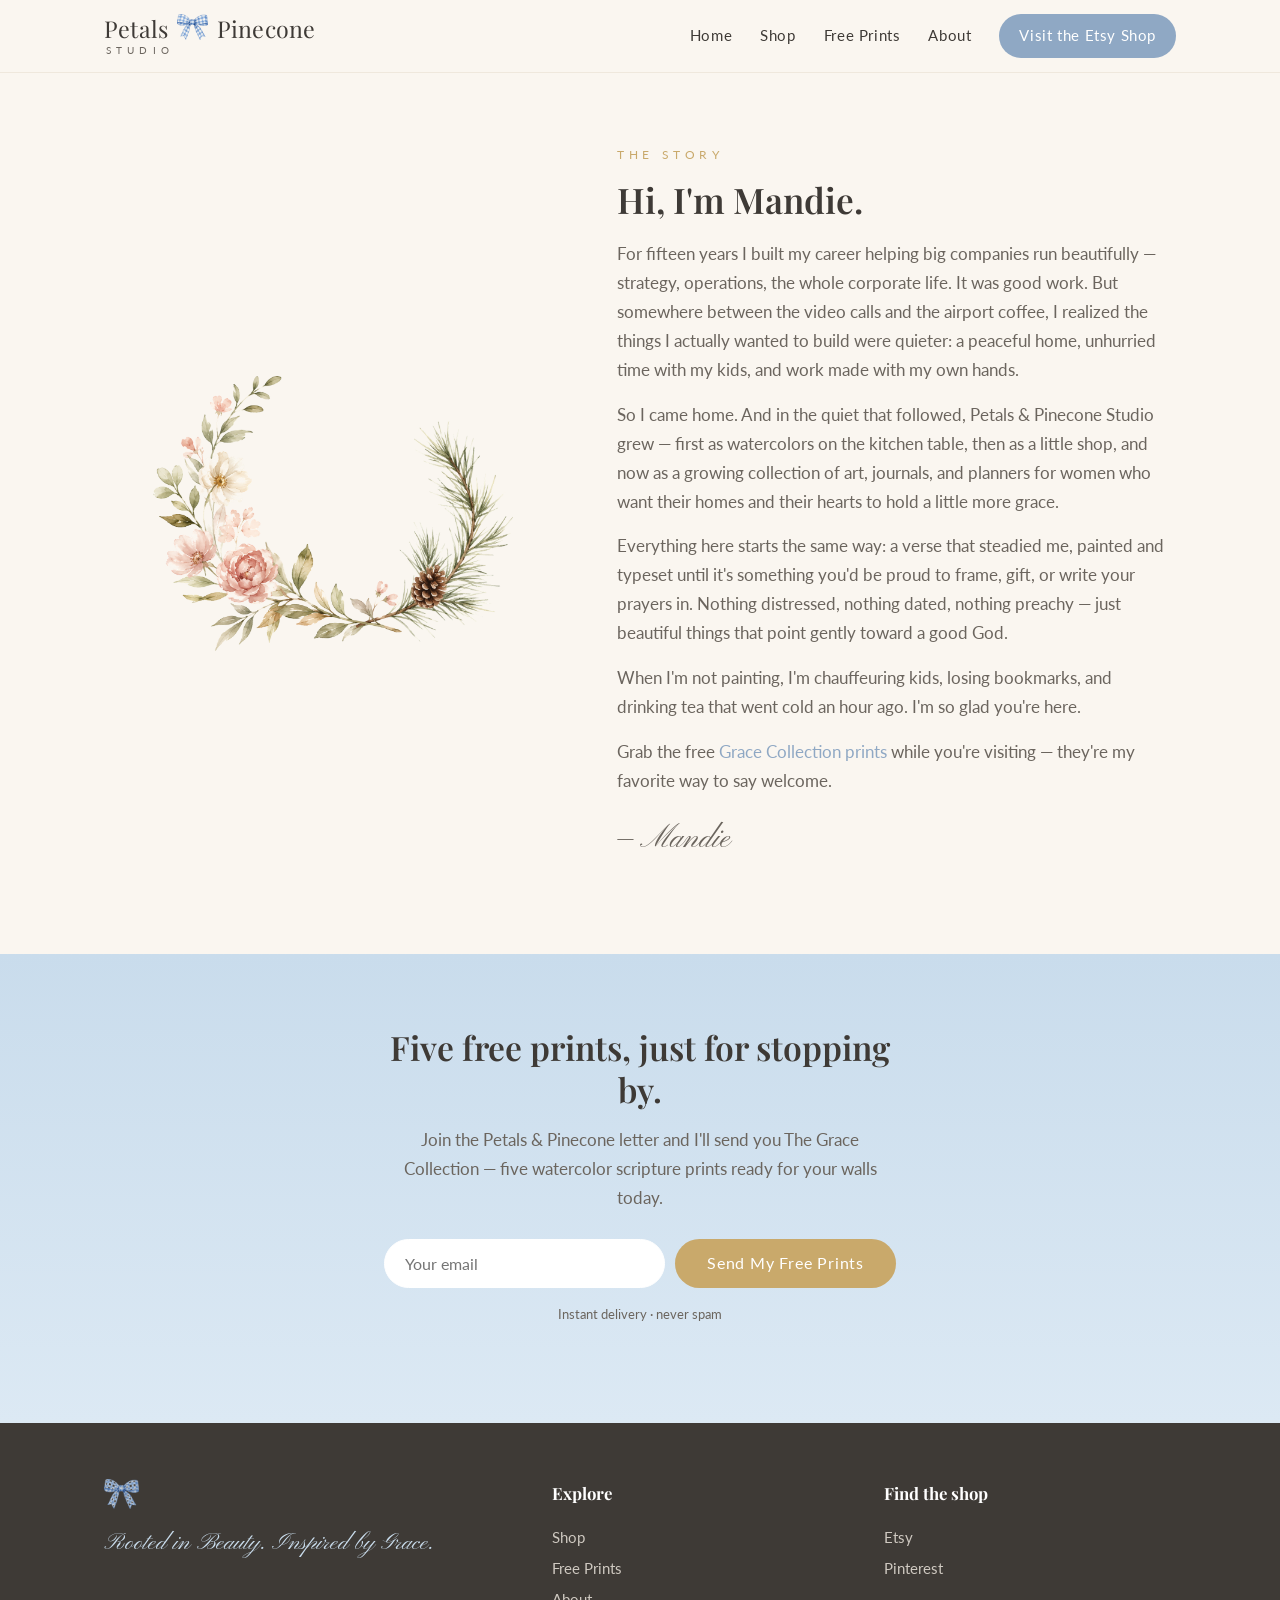
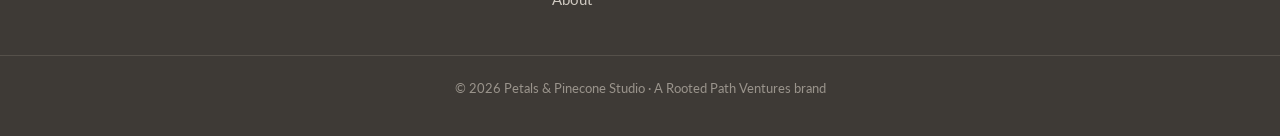
==== about.html @ 2fb5f5f3 "Petals & Pinecone Studio website v1" ====
<!DOCTYPE html>
<html lang="en">
<head>
<meta charset="UTF-8">
<meta name="viewport" content="width=device-width, initial-scale=1">
<title>About Mandie | Petals &amp; Pinecone Studio</title>
<meta name="description" content="From corporate strategy to kitchen-table watercolors: the story behind Petals &amp; Pinecone's faith-filled art, journals, and planners.">
<link rel="canonical" href="https://petalsandpineconestudio.com/about.html">
<link rel="icon" type="image/png" sizes="32x32" href="assets/img/favicon-32.png">
<link rel="apple-touch-icon" href="assets/img/apple-touch-icon.png">
<link rel="preconnect" href="https://fonts.googleapis.com">
<link rel="preconnect" href="https://fonts.gstatic.com" crossorigin>
<link href="https://fonts.googleapis.com/css2?family=Playfair+Display:wght@500;600;700&family=Lato:wght@300;400;700&family=Pinyon+Script&display=swap" rel="stylesheet">
<link rel="stylesheet" href="styles.css">
</head>
<body>

<header>
  <div class="nav">
    <a class="wordmark" href="index.html" aria-label="Petals and Pinecone Studio home">
      <span class="wm-line">Petals <img class="wm-bow" src="assets/img/bow.png" alt=""> Pinecone</span>
      <span class="wm-studio">Studio</span>
    </a>
    <button id="menu-btn" aria-label="Menu">☰</button>
    <nav class="links" id="nav-links">
      <a href="index.html">Home</a>
      <a href="shop.html">Shop</a>
      <a href="free-prints.html">Free Prints</a>
      <a href="about.html">About</a>
      <a class="nav-cta" href="https://www.etsy.com/shop/PetalsandPinecone" target="_blank" rel="noopener">Visit the Etsy Shop</a>
    </nav>
  </div>
</header>

<section>
  <div class="wrap about-grid">
    <div class="wreath-side">
      <img src="assets/img/wreath.png" alt="Watercolor wreath of petals and pine — the Petals &amp; Pinecone emblem">
    </div>
    <div>
      <span class="eyebrow">The Story</span>
      <h2>Hi, I'm Mandie.</h2>
      <p>For fifteen years I built my career helping big companies run beautifully — strategy, operations, the whole corporate life. It was good work. But somewhere between the video calls and the airport coffee, I realized the things I actually wanted to build were quieter: a peaceful home, unhurried time with my kids, and work made with my own hands.</p>
      <p>So I came home. And in the quiet that followed, Petals &amp; Pinecone Studio grew — first as watercolors on the kitchen table, then as a little shop, and now as a growing collection of art, journals, and planners for women who want their homes and their hearts to hold a little more grace.</p>
      <p>Everything here starts the same way: a verse that steadied me, painted and typeset until it's something you'd be proud to frame, gift, or write your prayers in. Nothing distressed, nothing dated, nothing preachy — just beautiful things that point gently toward a good God.</p>
      <p>When I'm not painting, I'm chauffeuring kids, losing bookmarks, and drinking tea that went cold an hour ago. I'm so glad you're here.</p>
      <p>Grab the free <a href="free-prints.html">Grace Collection prints</a> while you're visiting — they're my favorite way to say welcome.</p>
      <p class="signature">— Mandie</p>
    </div>
  </div>
</section>

<section class="email-band">
  <div class="wrap inner">
    <h2>Five free prints, just for stopping by.</h2>
    <p>Join the Petals &amp; Pinecone letter and I'll send you The Grace Collection — five watercolor scripture prints ready for your walls today.</p>
    <form class="email-form" action="https://formsubmit.co/petalsandpineconestudio@outlook.com" method="POST">
      <input type="hidden" name="_subject" value="New Grace Collection signup (petalsandpineconestudio.com)">
      <input type="hidden" name="_next" value="https://petalsandpineconestudio.com/thank-you.html">
      <input type="hidden" name="_captcha" value="false">
      <input type="text" name="_honey" style="display:none">
      <input type="email" name="email" placeholder="Your email" required aria-label="Your email">
      <button class="btn btn-gold" type="submit">Send My Free Prints</button>
    </form>
    <p class="fine">Instant delivery · never spam</p>
  </div>
</section>

<footer>
  <div class="wrap foot-grid">
    <div>
      <img class="foot-bow" src="assets/img/bow.png" alt="">
      <p class="foot-tag">Rooted in Beauty. Inspired by Grace.</p>
    </div>
    <div>
      <h4>Explore</h4>
      <a href="shop.html">Shop</a>
      <a href="free-prints.html">Free Prints</a>
      <a href="about.html">About</a>
    </div>
    <div>
      <h4>Find the shop</h4>
      <a href="https://www.etsy.com/shop/PetalsandPinecone" target="_blank" rel="noopener">Etsy</a>
      <a href="https://pinterest.com/petalsandpineconestudio" target="_blank" rel="noopener">Pinterest</a>
    </div>
  </div>
  <div class="copyright">© 2026 Petals &amp; Pinecone Studio · A Rooted Path Ventures brand</div>
</footer>

<script src="main.js"></script>
</body>
</html>
---- styles.css ----
/* Petals & Pinecone Studio — brand system per PPS_Brand_System_Evaluation_and_Rebuild.md */
:root{
  --dusty-blue:#8FA8C4;
  --powder-blue:#C9DCEC;
  --blush-rose:#E8B4BE;
  --petal-blush:#F4D8DD;
  --warm-cream:#FAF6F0;
  --soft-sage:#A8B5A0;
  --antique-gold:#C9A96B;
  --ink:#3E3A36;
  --ink-soft:#6B655E;
  --serif:'Playfair Display',Georgia,serif;
  --script:'Pinyon Script',cursive;
  --sans:'Lato',-apple-system,'Helvetica Neue',Arial,sans-serif;
}
*{margin:0;padding:0;box-sizing:border-box}
html{scroll-behavior:smooth}
body{font-family:var(--sans);color:var(--ink);background:var(--warm-cream);line-height:1.7;font-size:17px}
img{max-width:100%;display:block}
a{color:var(--dusty-blue);text-decoration:none}
a:hover{color:var(--ink)}
h1,h2,h3{font-family:var(--serif);font-weight:600;line-height:1.25;color:var(--ink)}
.script-accent{font-family:var(--script);font-size:1.9em;color:var(--antique-gold);font-weight:400;display:block;line-height:1.1}
.wrap{max-width:1120px;margin:0 auto;padding:0 24px}

/* header */
header{background:var(--warm-cream);border-bottom:1px solid #efe8dd;position:sticky;top:0;z-index:50}
.nav{display:flex;align-items:center;justify-content:space-between;padding:14px 24px;max-width:1120px;margin:0 auto}
.wordmark{display:flex;flex-direction:column;align-items:flex-start;line-height:1}
.wordmark .wm-line{display:flex;align-items:center;gap:9px;font-family:var(--serif);font-size:1.45rem;color:var(--ink);letter-spacing:.01em}
.wordmark .wm-bow{height:26px;width:auto;transform:translateY(-1px)}
.wordmark .wm-studio{font-family:var(--sans);font-size:.62rem;letter-spacing:.52em;color:var(--ink-soft);margin-top:5px;text-transform:uppercase;padding-left:2px}
nav.links{display:flex;gap:28px;align-items:center}
nav.links a{color:var(--ink);font-size:.95rem;letter-spacing:.04em}
nav.links a:hover{color:var(--dusty-blue)}
nav.links a.nav-cta{background:var(--dusty-blue);color:#fff;padding:9px 20px;border-radius:100px;transition:background .25s}
nav.links a.nav-cta:hover{background:#7691af}
#menu-btn{display:none;background:none;border:none;font-size:1.6rem;color:var(--ink);cursor:pointer}

/* hero */
.hero{padding:72px 0 56px}
.hero-grid{display:grid;grid-template-columns:1.05fr .95fr;gap:56px;align-items:center}
.hero h1{font-size:clamp(2.1rem,4.4vw,3.3rem)}
.hero p.sub{margin:22px 0 30px;color:var(--ink-soft);font-size:1.08rem;max-width:34em}
.hero-art{position:relative}
.hero-art img.main{border-radius:6px;box-shadow:0 24px 60px rgba(62,58,54,.14)}
.hero-art img.wreath-deco{position:absolute;width:230px;right:-60px;top:-70px;opacity:.9;pointer-events:none}
.btn{display:inline-block;font-family:var(--sans);letter-spacing:.05em;border-radius:100px;padding:14px 32px;font-size:.98rem;transition:all .25s;cursor:pointer;border:none}
.btn-primary{background:var(--dusty-blue);color:#fff}
.btn-primary:hover{background:#7691af;color:#fff;transform:translateY(-1px)}
.btn-outline{border:1.5px solid var(--dusty-blue);color:var(--dusty-blue);background:transparent;margin-left:12px}
.btn-outline:hover{background:var(--powder-blue);color:var(--ink)}
.btn-gold{background:var(--antique-gold);color:#fff}
.btn-gold:hover{background:#b8975a;color:#fff}

/* gingham divider */
.gingham{height:10px;background:
  repeating-linear-gradient(90deg,rgba(143,168,196,.55) 0 14px,rgba(201,220,236,.5) 14px 28px),
  repeating-linear-gradient(0deg,rgba(143,168,196,.35) 0 5px,transparent 5px 10px);
  opacity:.6}

/* sections */
section{padding:72px 0}
.section-head{text-align:center;max-width:620px;margin:0 auto 48px}
.section-head h2{font-size:clamp(1.7rem,3vw,2.3rem)}
.section-head p{color:var(--ink-soft);margin-top:14px}
.eyebrow{font-size:.72rem;letter-spacing:.4em;text-transform:uppercase;color:var(--antique-gold);display:block;margin-bottom:14px}

/* collections trio */
.trio{display:grid;grid-template-columns:repeat(3,1fr);gap:32px}
.card{background:#fff;border-radius:8px;overflow:hidden;box-shadow:0 10px 30px rgba(62,58,54,.07);transition:transform .3s,box-shadow .3s;display:flex;flex-direction:column}
.card:hover{transform:translateY(-5px);box-shadow:0 18px 44px rgba(62,58,54,.12)}
.card img{aspect-ratio:4/3;object-fit:cover}
.card .pad{padding:26px 26px 30px;display:flex;flex-direction:column;flex:1}
.card h3{font-size:1.25rem;margin-bottom:10px}
.card p{color:var(--ink-soft);font-size:.95rem;flex:1}
.card .go{margin-top:18px;font-size:.9rem;letter-spacing:.06em;color:var(--dusty-blue)}
.card .go:hover{color:var(--ink)}

/* listing gallery */
.listing-grid{display:grid;grid-template-columns:repeat(4,1fr);gap:24px}
.listing{background:#fff;border-radius:8px;overflow:hidden;box-shadow:0 8px 24px rgba(62,58,54,.07);transition:transform .3s}
.listing:hover{transform:translateY(-4px)}
.listing img{aspect-ratio:1/1;object-fit:cover}
.listing .pad{padding:18px 18px 22px}
.listing h3{font-size:1rem;line-height:1.4}
.listing .price-row{margin-top:10px;font-size:.85rem;color:var(--ink-soft)}
.listing a.buy{display:inline-block;margin-top:12px;font-size:.85rem;letter-spacing:.05em;color:var(--dusty-blue)}

/* about teaser + page */
.about-band{background:#fff}
.about-grid{display:grid;grid-template-columns:.9fr 1.1fr;gap:56px;align-items:center}
.about-grid .wreath-side{max-width:360px;margin:0 auto}
.about-grid h2{font-size:clamp(1.7rem,3vw,2.2rem);margin-bottom:18px}
.about-grid p{color:var(--ink-soft);margin-bottom:16px}
.signature{font-family:var(--script);font-size:2rem;color:var(--dusty-blue);margin-top:8px}

/* email band */
.email-band{background:linear-gradient(180deg,var(--powder-blue) 0%,#dcE9F4 100%);text-align:center}
.email-band .inner{max-width:560px;margin:0 auto}
.email-band h2{font-size:clamp(1.6rem,2.8vw,2.1rem)}
.email-band p{color:var(--ink-soft);margin:16px 0 26px}
.email-form{display:flex;gap:10px;justify-content:center;flex-wrap:wrap}
.email-form input[type=email]{flex:1;min-width:240px;padding:14px 20px;border-radius:100px;border:1.5px solid #fff;background:#fff;font-family:var(--sans);font-size:1rem;color:var(--ink);outline:none}
.email-form input[type=email]:focus{border-color:var(--dusty-blue)}
.fine{font-size:.8rem;color:var(--ink-soft);margin-top:14px}

/* shop page */
.market{display:grid;grid-template-columns:1fr 1fr;gap:32px;margin-top:8px}
.market .card .pad{align-items:flex-start}
.badge{display:inline-block;background:var(--petal-blush);color:var(--ink);font-size:.72rem;letter-spacing:.2em;text-transform:uppercase;padding:5px 14px;border-radius:100px;margin-bottom:14px}
.badge.blue{background:var(--powder-blue)}
ul.plain{list-style:none;color:var(--ink-soft);font-size:.95rem}
ul.plain li{padding:5px 0 5px 26px;position:relative}
ul.plain li:before{content:"";position:absolute;left:0;top:12px;width:12px;height:12px;background:url('assets/img/bow.png') center/contain no-repeat}

/* free prints page */
.free-hero{display:grid;grid-template-columns:1.05fr .95fr;gap:56px;align-items:center}
.free-hero .form-card{background:#fff;border-radius:10px;padding:40px;box-shadow:0 16px 44px rgba(62,58,54,.1)}
.free-hero .form-card h2{font-size:1.5rem;margin-bottom:8px}
.free-hero .form-card p{color:var(--ink-soft);font-size:.95rem;margin-bottom:20px}
.free-hero form input[type=email]{width:100%;padding:14px 20px;border-radius:100px;border:1.5px solid #e4dccf;font-size:1rem;font-family:var(--sans);margin-bottom:14px;outline:none}
.free-hero form input[type=email]:focus{border-color:var(--dusty-blue)}
.free-hero form .btn{width:100%}
.print-strip{display:grid;grid-template-columns:repeat(5,1fr);gap:14px;margin-top:48px}
.print-strip img{border-radius:6px;box-shadow:0 8px 20px rgba(62,58,54,.09)}

/* footer */
footer{background:var(--ink);color:#cfc9c1;padding:56px 0 36px;font-size:.92rem}
.foot-grid{display:grid;grid-template-columns:1.4fr 1fr 1fr;gap:40px;align-items:start}
footer h4{font-family:var(--serif);color:#fff;font-size:1.05rem;margin-bottom:14px}
footer a{color:#cfc9c1;display:block;padding:3px 0}
footer a:hover{color:#fff}
.foot-bow{height:30px;width:auto;margin-bottom:14px;opacity:.9}
.foot-tag{font-family:var(--script);font-size:1.5rem;color:var(--powder-blue)}
.copyright{border-top:1px solid #55504a;margin-top:40px;padding-top:22px;text-align:center;font-size:.8rem;color:#9a948c}

/* thank you */
.thanks{min-height:55vh;display:flex;align-items:center;text-align:center}
.thanks .inner{max-width:560px;margin:0 auto}

@media(max-width:900px){
  .hero-grid,.about-grid,.free-hero{grid-template-columns:1fr;gap:36px}
  .hero-art img.wreath-deco{display:none}
  .trio,.market{grid-template-columns:1fr}
  .listing-grid{grid-template-columns:repeat(2,1fr)}
  .print-strip{grid-template-columns:repeat(3,1fr)}
  .foot-grid{grid-template-columns:1fr}
  nav.links{display:none;position:absolute;top:100%;left:0;right:0;background:var(--warm-cream);flex-direction:column;padding:20px;border-bottom:1px solid #efe8dd;gap:16px}
  nav.links.open{display:flex}
  #menu-btn{display:block}
}
@media(prefers-reduced-motion:reduce){
  *{transition:none!important;animation:none!important}
  html{scroll-behavior:auto}
}
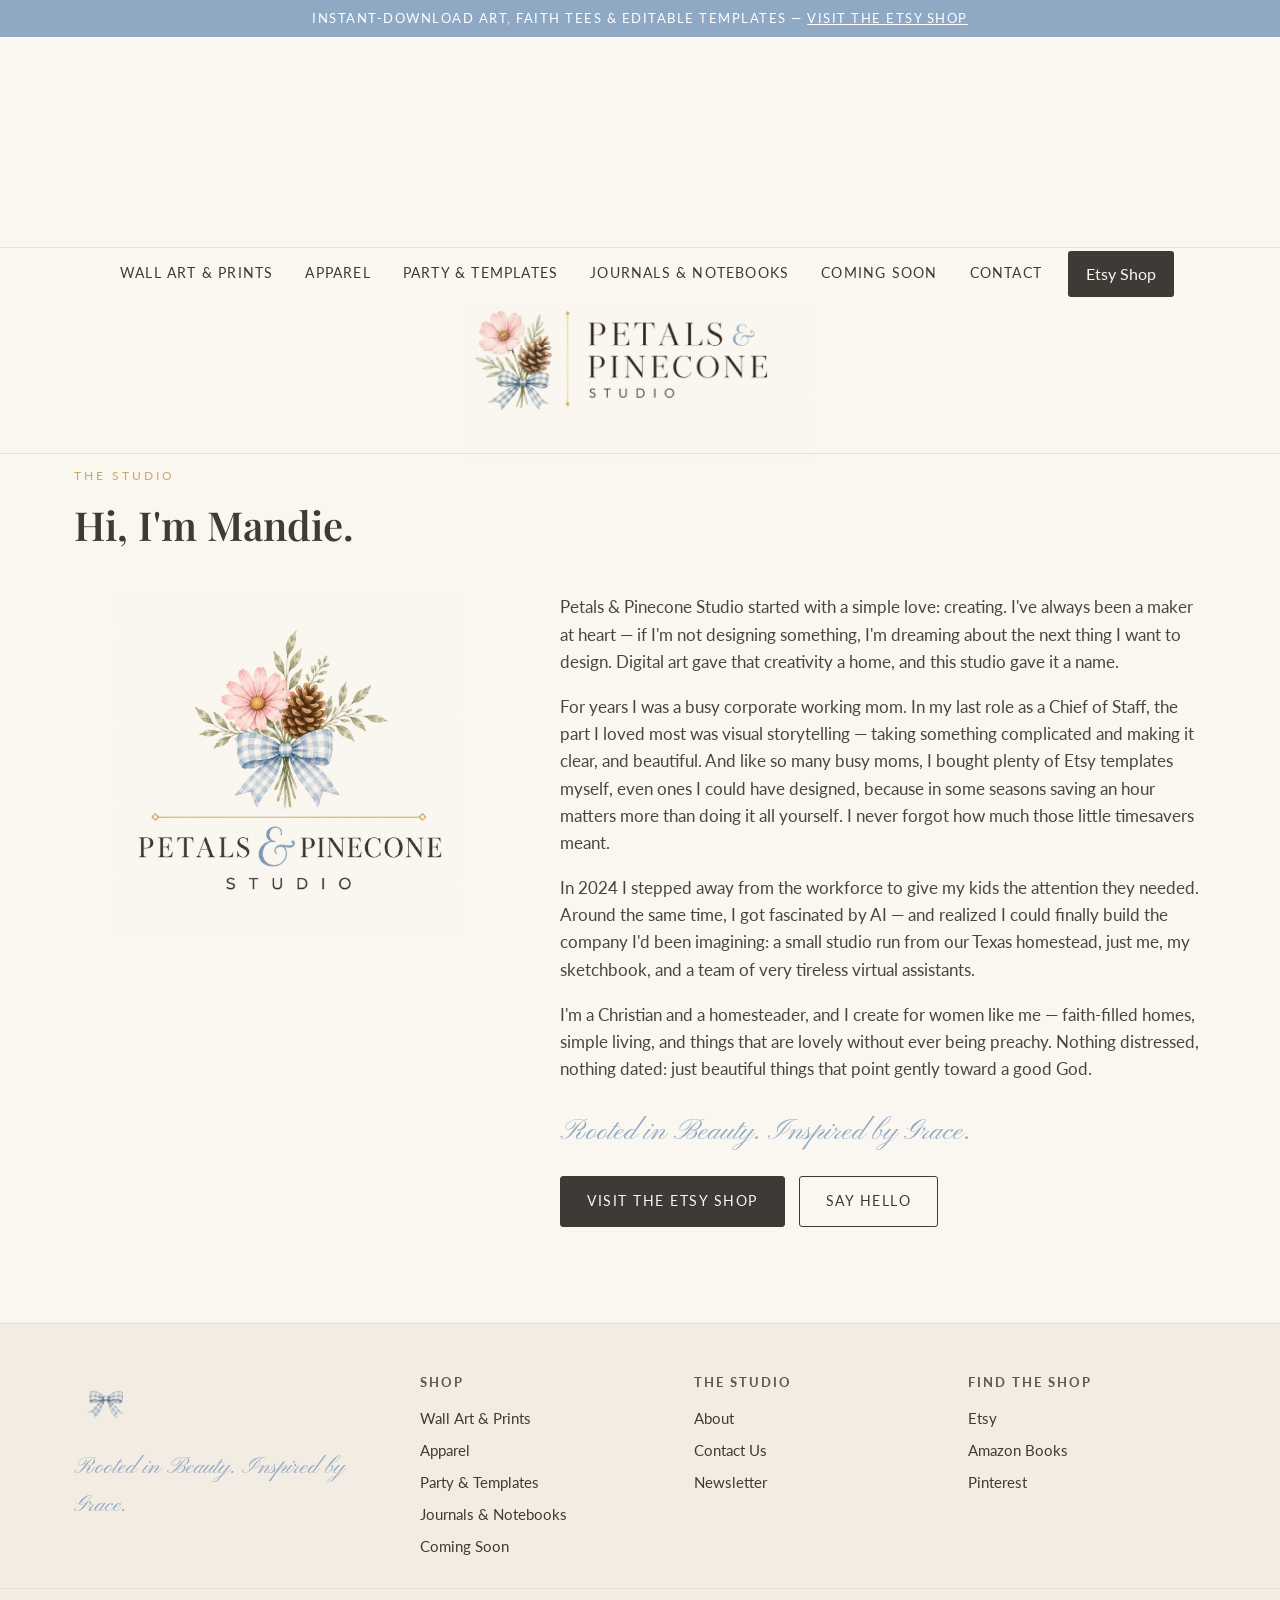
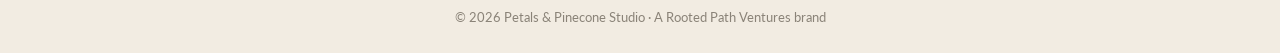
==== commit 2f85d0e2: "Add Lemonade notebooks to journals + nav (July build)" ====
--- a/about.html
+++ b/about.html
@@ -1,92 +1,143 @@
 <!DOCTYPE html>
 <html lang="en">
 <head>
-<meta charset="UTF-8">
+<meta charset="utf-8">
 <meta name="viewport" content="width=device-width, initial-scale=1">
-<title>About Mandie | Petals &amp; Pinecone Studio</title>
-<meta name="description" content="From corporate strategy to kitchen-table watercolors: the story behind Petals &amp; Pinecone's faith-filled art, journals, and planners.">
-<link rel="canonical" href="https://petalsandpineconestudio.com/about.html">
+<title>About | Petals & Pinecone Studio</title>
+<meta name="description" content="The story behind Petals & Pinecone Studio — a creative mom, a Texas homestead, and a studio built a new way.">
 <link rel="icon" type="image/png" sizes="32x32" href="assets/img/favicon-32.png">
-<link rel="apple-touch-icon" href="assets/img/apple-touch-icon.png">
+<link rel="icon" type="image/png" sizes="16x16" href="assets/img/favicon-16.png">
+<link rel="apple-touch-icon" sizes="180x180" href="assets/img/apple-touch-icon.png">
+<link rel="icon" href="assets/img/favicon.ico" sizes="any">
+<meta name="theme-color" content="#FAF6F0">
 <link rel="preconnect" href="https://fonts.googleapis.com">
 <link rel="preconnect" href="https://fonts.gstatic.com" crossorigin>
-<link href="https://fonts.googleapis.com/css2?family=Playfair+Display:wght@500;600;700&family=Lato:wght@300;400;700&family=Pinyon+Script&display=swap" rel="stylesheet">
-<link rel="stylesheet" href="styles.css">
+<link href="https://fonts.googleapis.com/css2?family=Playfair+Display:wght@500;600;700&family=Lato:wght@400;700&family=Pinyon+Script&display=swap" rel="stylesheet">
+<link rel="stylesheet" href="assets/css/style.css">
 </head>
 <body>
-
+<div class="announce">Instant-download art, faith tees &amp; editable templates — <a href="https://www.etsy.com/shop/PetalsandPinecone" target="_blank" rel="noopener">visit the Etsy shop</a></div>
 <header>
-  <div class="nav">
-    <a class="wordmark" href="index.html" aria-label="Petals and Pinecone Studio home">
-      <span class="wm-line">Petals <img class="wm-bow" src="assets/img/bow.png" alt=""> Pinecone</span>
-      <span class="wm-studio">Studio</span>
-    </a>
-    <button id="menu-btn" aria-label="Menu">☰</button>
-    <nav class="links" id="nav-links">
-      <a href="index.html">Home</a>
-      <a href="shop.html">Shop</a>
-      <a href="free-prints.html">Free Prints</a>
-      <a href="about.html">About</a>
-      <a class="nav-cta" href="https://www.etsy.com/shop/PetalsandPinecone" target="_blank" rel="noopener">Visit the Etsy Shop</a>
+  <a class="banner-strip" href="index.html" aria-label="Petals &amp; Pinecone Studio — home"></a>
+  <div class="nav-row">
+    <button class="nav-toggle" aria-label="Menu" onclick="document.querySelector('.main-nav').classList.toggle('show')">☰ Menu</button>
+    <nav class="main-nav">
+      <div class="nav-item"><a href="wall-art.html">Wall Art &amp; Prints</a>
+        <div class="dropdown">
+          <a href="wall-art.html">All Wall Art</a>
+          <a href="wall-art.html#gathered">Gathered in Grace</a>
+          <a href="wall-art.html#kitchen">Kitchen &amp; Coffee Bar</a>
+          <a href="wall-art.html#garden">Garden</a>
+          <a class="soon" href="coming-soon.html#prints">Seasonal &amp; Coquette</a>
+        </div>
+      </div>
+      <div class="nav-item"><a href="apparel.html">Apparel</a>
+        <div class="dropdown">
+          <a href="apparel.html">All Apparel</a>
+          <a href="apparel.html#teacher">Teacher Tees</a>
+          <a href="apparel.html#lemonade">Lemonade Capsule</a>
+          <a href="apparel.html#faith">Faith Tees</a>
+          <a href="apparel.html#fun">Just-for-Fun Tees</a>
+        </div>
+      </div>
+      <div class="nav-item"><a href="templates.html">Party &amp; Templates</a>
+        <div class="dropdown">
+          <a href="templates.html">All Templates</a>
+          <a href="https://www.etsy.com/listing/4502547879/editable-lemonade-stand-flyer-watercolor" target="_blank" rel="noopener">Lemonade Stand Flyer</a>
+          <a href="https://www.etsy.com/listing/4503148971/wild-one-birthday-invitation-girl-first" target="_blank" rel="noopener">Wild One Invitation</a>
+        </div>
+      </div>
+      <div class="nav-item"><a href="journals.html">Journals &amp; Notebooks</a>
+        <div class="dropdown">
+          <a href="journals.html">All Journals</a>
+          <a href="journals.html#lemonade">Lemonade Notebooks</a>
+          <a href="journals.html#her">For Her</a>
+          <a href="journals.html#kids">For Kids</a>
+          <a class="soon" href="coming-soon.html#journals">Prayer Journal</a>
+        </div>
+      </div>
+      <div class="nav-item"><a href="coming-soon.html">Coming Soon</a></div>
+      <div class="nav-item"><a href="contact.html">Contact</a>
+        <div class="dropdown">
+          <a href="contact.html">Contact Us</a>
+          <a href="about.html">About the Studio</a>
+          <a href="contact.html#newsletter">Newsletter</a>
+        </div>
+      </div>
+      <a class="etsy-btn" href="https://www.etsy.com/shop/PetalsandPinecone" target="_blank" rel="noopener">Etsy Shop</a>
     </nav>
   </div>
+  <div class="brand-block">
+    <a class="site-logo" href="index.html" aria-label="Petals &amp; Pinecone Studio — home">
+      <img src="assets/img/logo-horizontal.png" alt="Petals &amp; Pinecone Studio">
+    </a>
+  </div>
 </header>
-
-<section>
-  <div class="wrap about-grid">
-    <div class="wreath-side">
-      <img src="assets/img/wreath.png" alt="Watercolor wreath of petals and pine — the Petals &amp; Pinecone emblem">
+<main>
+<div class="container">
+  <div class="page-hero"><div class="kicker">The Studio</div><h1>Hi, I'm Mandie.</h1></div>
+  <section style="padding-top:20px">
+    <div class="about-grid">
+      <div class="logo-side"><img src="assets/img/logo-stacked.png" alt="Petals &amp; Pinecone Studio logo"></div>
+      <div class="about-copy">
+        <p>Petals &amp; Pinecone Studio started with a simple love: creating. I've always been a maker at heart — if I'm not designing something, I'm dreaming about the next thing I want to design. Digital art gave that creativity a home, and this studio gave it a name.</p>
+        <p>For years I was a busy corporate working mom. In my last role as a Chief of Staff, the part I loved most was visual storytelling — taking something complicated and making it clear, and beautiful. And like so many busy moms, I bought plenty of Etsy templates myself, even ones I could have designed, because in some seasons saving an hour matters more than doing it all yourself. I never forgot how much those little timesavers meant.</p>
+        <p>In 2024 I stepped away from the workforce to give my kids the attention they needed. Around the same time, I got fascinated by AI — and realized I could finally build the company I'd been imagining: a small studio run from our Texas homestead, just me, my sketchbook, and a team of very tireless virtual assistants.</p>
+        <p>I'm a Christian and a homesteader, and I create for women like me — faith-filled homes, simple living, and things that are lovely without ever being preachy. Nothing distressed, nothing dated: just beautiful things that point gently toward a good God.</p>
+        <span class="script">Rooted in Beauty. Inspired by Grace.</span>
+        <div class="btn-row" style="margin-top:20px">
+          <a class="btn solid" href="https://www.etsy.com/shop/PetalsandPinecone" target="_blank" rel="noopener">Visit the Etsy Shop</a>
+          <a class="btn ghost" href="contact.html">Say Hello</a>
+        </div>
+      </div>
+    </div>
+  </section>
+</div></main>
+<footer>
+  <div class="footer-inner">
+    <div class="footer-brand">
+      <img class="bow" src="assets/img/bow-stamp.png" alt="">
+      <span class="script">Rooted in Beauty. Inspired by Grace.</span>
     </div>
     <div>
-      <span class="eyebrow">The Story</span>
-      <h2>Hi, I'm Mandie.</h2>
-      <p>For fifteen years I built my career helping big companies run beautifully — strategy, operations, the whole corporate life. It was good work. But somewhere between the video calls and the airport coffee, I realized the things I actually wanted to build were quieter: a peaceful home, unhurried time with my kids, and work made with my own hands.</p>
-      <p>So I came home. And in the quiet that followed, Petals &amp; Pinecone Studio grew — first as watercolors on the kitchen table, then as a little shop, and now as a growing collection of art, journals, and planners for women who want their homes and their hearts to hold a little more grace.</p>
-      <p>Everything here starts the same way: a verse that steadied me, painted and typeset until it's something you'd be proud to frame, gift, or write your prayers in. Nothing distressed, nothing dated, nothing preachy — just beautiful things that point gently toward a good God.</p>
-      <p>When I'm not painting, I'm chauffeuring kids, losing bookmarks, and drinking tea that went cold an hour ago. I'm so glad you're here.</p>
-      <p>Grab the free <a href="free-prints.html">Grace Collection prints</a> while you're visiting — they're my favorite way to say welcome.</p>
-      <p class="signature">— Mandie</p>
+      <h4>Shop</h4>
+      <ul>
+        <li><a href="wall-art.html">Wall Art &amp; Prints</a></li>
+        <li><a href="apparel.html">Apparel</a></li>
+        <li><a href="templates.html">Party &amp; Templates</a></li>
+        <li><a href="journals.html">Journals &amp; Notebooks</a></li>
+        <li><a href="coming-soon.html">Coming Soon</a></li>
+      </ul>
+    </div>
+    <div>
+      <h4>The Studio</h4>
+      <ul>
+        <li><a href="about.html">About</a></li>
+        <li><a href="contact.html">Contact Us</a></li>
+        <li><a href="contact.html#newsletter">Newsletter</a></li>
+      </ul>
+    </div>
+    <div>
+      <h4>Find the Shop</h4>
+      <ul>
+        <li><a href="https://www.etsy.com/shop/PetalsandPinecone" target="_blank" rel="noopener">Etsy</a></li>
+        <li><a href="https://www.amazon.com/dp/B0H39MZCLY" target="_blank" rel="noopener">Amazon Books</a></li>
+        <li><a href="https://pinterest.com/petalsandpineconestudio" target="_blank" rel="noopener">Pinterest</a></li>
+      </ul>
     </div>
   </div>
-</section>
-
-<section class="email-band">
-  <div class="wrap inner">
-    <h2>Five free prints, just for stopping by.</h2>
-    <p>Join the Petals &amp; Pinecone letter and I'll send you The Grace Collection — five watercolor scripture prints ready for your walls today.</p>
-    <form class="email-form" action="https://formsubmit.co/petalsandpineconestudio@outlook.com" method="POST">
-      <input type="hidden" name="_subject" value="New Grace Collection signup (petalsandpineconestudio.com)">
-      <input type="hidden" name="_next" value="https://petalsandpineconestudio.com/thank-you.html">
-      <input type="hidden" name="_captcha" value="false">
-      <input type="text" name="_honey" style="display:none">
-      <input type="email" name="email" placeholder="Your email" required aria-label="Your email">
-      <button class="btn btn-gold" type="submit">Send My Free Prints</button>
-    </form>
-    <p class="fine">Instant delivery · never spam</p>
-  </div>
-</section>
-
-<footer>
-  <div class="wrap foot-grid">
-    <div>
-      <img class="foot-bow" src="assets/img/bow.png" alt="">
-      <p class="foot-tag">Rooted in Beauty. Inspired by Grace.</p>
-    </div>
-    <div>
-      <h4>Explore</h4>
-      <a href="shop.html">Shop</a>
-      <a href="free-prints.html">Free Prints</a>
-      <a href="about.html">About</a>
-    </div>
-    <div>
-      <h4>Find the shop</h4>
-      <a href="https://www.etsy.com/shop/PetalsandPinecone" target="_blank" rel="noopener">Etsy</a>
-      <a href="https://pinterest.com/petalsandpineconestudio" target="_blank" rel="noopener">Pinterest</a>
-    </div>
-  </div>
-  <div class="copyright">© 2026 Petals &amp; Pinecone Studio · A Rooted Path Ventures brand</div>
+  <div class="footer-bottom">© 2026 Petals &amp; Pinecone Studio · A Rooted Path Ventures brand</div>
 </footer>
-
-<script src="main.js"></script>
+<script>
+document.querySelectorAll('.nav-item').forEach(function(item){
+  var link = item.querySelector(':scope > a');
+  var dd = item.querySelector('.dropdown');
+  if (dd && window.matchMedia('(max-width: 920px)').matches) {
+    link.addEventListener('click', function(e){
+      if (!item.classList.contains('open')) { e.preventDefault(); item.classList.add('open'); }
+    });
+  }
+});
+</script>
 </body>
-</html>
+</html>
--- a/assets/css/style.css
+++ b/assets/css/style.css
@@ -0,0 +1,361 @@
+/* Petals & Pinecone Studio — brand system per PPS master palette */
+:root {
+  --dusty-blue: #8FA8C4;
+  --powder-blue: #C9DCEC;
+  --blush-rose: #E8B4BE;
+  --petal-blush: #F4D8DD;
+  --warm-cream: #FAF6F0;
+  --soft-sage: #A8B5A0;
+  --antique-gold: #C9A96B;
+  --charcoal: #3E3A36;
+  --white: #FFFFFF;
+}
+
+* { margin: 0; padding: 0; box-sizing: border-box; }
+
+body {
+  font-family: 'Lato', sans-serif;
+  background: var(--warm-cream);
+  color: var(--charcoal);
+  line-height: 1.6;
+}
+
+h1, h2, h3, .serif { font-family: 'Playfair Display', serif; font-weight: 600; }
+.script { font-family: 'Pinyon Script', cursive; font-weight: 400; }
+
+a { color: inherit; text-decoration: none; }
+img { max-width: 100%; display: block; }
+
+.container { max-width: 1180px; margin: 0 auto; padding: 0 24px; }
+
+/* ---------- Announcement bar ---------- */
+.announce {
+  background: var(--dusty-blue);
+  color: var(--white);
+  text-align: center;
+  font-size: 13px;
+  letter-spacing: 1.5px;
+  text-transform: uppercase;
+  padding: 8px 16px;
+}
+.announce a { text-decoration: underline; }
+
+/* ---------- Header / nav ---------- */
+header {
+  background: var(--warm-cream);
+  border-bottom: 1px solid #e8e0d4;
+}
+.banner-strip {
+  display: block;
+  height: 210px;
+  background-size: cover;
+  background-position: center;
+  background-repeat: no-repeat;
+  /* TODO at deploy: replace with local assets/img/header-banner.png */
+  background-image: url("https://d8j0ntlcm91z4.cloudfront.net/user_3FScD84zLA6JmUUlcWeI5Nitwp6/hf_20260719_194458_3b0fccfb-3805-44b9-b4af-b5777a0baf82.png");
+}
+.brand-block {
+  display: flex;
+  justify-content: center;
+  padding: 6px 24px 0;
+}
+.site-logo img { height: 155px; width: auto; margin-bottom: -8px; }
+@media (max-width: 920px) {
+  .banner-strip { height: 120px; }
+  .site-logo img { height: 104px; }
+  .brand-block { padding: 4px 24px 0; }
+}
+.nav-row {
+  border-top: 1px solid #eee4d5;
+  background: var(--warm-cream);
+  position: sticky;
+  top: 0;
+  z-index: 100;
+}
+nav.main-nav {
+  display: flex;
+  gap: 4px;
+  justify-content: center;
+  align-items: center;
+  max-width: 1280px;
+  margin: 0 auto;
+  padding: 0 24px;
+}
+.nav-item { position: relative; }
+.nav-item > a {
+  display: block;
+  padding: 14px 14px;
+  font-size: 14px;
+  letter-spacing: 1.2px;
+  text-transform: uppercase;
+  border-bottom: 2px solid transparent;
+}
+.nav-item > a:hover, .nav-item.open > a { border-bottom-color: var(--antique-gold); color: #6f86a3; }
+
+.dropdown {
+  display: none;
+  position: absolute;
+  top: 100%;
+  left: 0;
+  min-width: 230px;
+  background: var(--white);
+  border: 1px solid #eee4d5;
+  border-top: 2px solid var(--antique-gold);
+  box-shadow: 0 10px 24px rgba(62,58,54,.10);
+  padding: 10px 0;
+}
+.nav-item:hover .dropdown, .nav-item.open .dropdown { display: block; }
+.dropdown a {
+  display: block;
+  padding: 9px 20px;
+  font-size: 14px;
+}
+.dropdown a:hover { background: var(--warm-cream); color: #6f86a3; }
+.dropdown .dd-label {
+  padding: 8px 20px 4px;
+  font-size: 11px;
+  letter-spacing: 2px;
+  text-transform: uppercase;
+  color: var(--antique-gold);
+}
+.dropdown .soon { color: #a09a91; font-style: italic; }
+.dropdown .soon::after { content: " · soon"; font-size: 11px; color: var(--antique-gold); }
+
+.etsy-btn {
+  background: var(--charcoal);
+  color: var(--warm-cream) !important;
+  padding: 10px 18px !important;
+  border-radius: 3px;
+  border-bottom: none !important;
+  margin-left: 8px;
+}
+.etsy-btn:hover { background: #57514b; }
+
+/* Mobile nav */
+.nav-toggle {
+  display: none;
+  background: none;
+  border: 1px solid #ddd2c0;
+  border-radius: 3px;
+  font-size: 15px;
+  letter-spacing: 1px;
+  color: var(--charcoal);
+  cursor: pointer;
+  padding: 8px 14px;
+}
+@media (max-width: 920px) {
+  .nav-toggle { display: block; margin: 10px auto; }
+  .nav-row { position: static; }
+  nav.main-nav {
+    display: none;
+    background: var(--white);
+    flex-direction: column;
+    align-items: stretch;
+    gap: 0;
+    border-bottom: 2px solid var(--antique-gold);
+    box-shadow: 0 14px 24px rgba(62,58,54,.12);
+    padding: 0;
+  }
+  nav.main-nav.show { display: flex; }
+  .dropdown {
+    position: static;
+    box-shadow: none;
+    border: none;
+    border-left: 3px solid var(--powder-blue);
+    margin: 0 0 6px 22px;
+  }
+  .nav-item:hover .dropdown { display: none; }
+  .nav-item.open .dropdown { display: block; }
+  .etsy-btn { margin: 10px 20px 16px; display: inline-block; }
+}
+
+/* ---------- Hero ---------- */
+.hero {
+  display: grid;
+  grid-template-columns: 1.05fr .95fr;
+  gap: 48px;
+  align-items: center;
+  padding: 18px 0 56px;
+}
+.hero .tagline { font-size: 30px; color: var(--dusty-blue); margin-bottom: 10px; }
+.hero h1 { font-size: 46px; line-height: 1.15; margin-bottom: 18px; }
+.hero p.lead { font-size: 18px; color: #5d574f; margin-bottom: 28px; max-width: 34em; }
+.hero-img img { border-radius: 6px; box-shadow: 0 18px 40px rgba(62,58,54,.14); }
+@media (max-width: 820px) {
+  .hero { grid-template-columns: 1fr; padding: 40px 0; }
+  .hero h1 { font-size: 34px; }
+}
+
+.btn {
+  display: inline-block;
+  padding: 13px 26px;
+  font-size: 14px;
+  letter-spacing: 1.5px;
+  text-transform: uppercase;
+  border-radius: 3px;
+  border: 1.5px solid var(--charcoal);
+  transition: all .15s;
+}
+.btn.solid { background: var(--charcoal); color: var(--warm-cream); }
+.btn.solid:hover { background: #57514b; border-color: #57514b; }
+.btn.ghost:hover { background: var(--charcoal); color: var(--warm-cream); }
+.btn.blue { background: var(--dusty-blue); border-color: var(--dusty-blue); color: var(--white); }
+.btn.blue:hover { background: #7d97b5; }
+.btn-row { display: flex; gap: 14px; flex-wrap: wrap; }
+
+/* ---------- Section scaffolding ---------- */
+section { padding: 56px 0; }
+.kicker {
+  font-size: 12px;
+  letter-spacing: 3px;
+  text-transform: uppercase;
+  color: var(--antique-gold);
+  margin-bottom: 8px;
+}
+.section-head { margin-bottom: 34px; }
+.section-head h2 { font-size: 34px; }
+.section-head .sub { color: #5d574f; max-width: 44em; margin-top: 8px; }
+.gold-rule {
+  border: none;
+  height: 1px;
+  background: linear-gradient(to right, transparent, var(--antique-gold), transparent);
+  margin: 0 auto;
+  max-width: 1180px;
+}
+
+/* ---------- Category tiles ---------- */
+.tiles { display: grid; grid-template-columns: repeat(4, 1fr); gap: 20px; }
+.tile {
+  background: var(--white);
+  border: 1px solid #efe8dc;
+  border-radius: 6px;
+  overflow: hidden;
+  transition: transform .15s, box-shadow .15s;
+}
+.tile:hover { transform: translateY(-4px); box-shadow: 0 14px 30px rgba(62,58,54,.12); }
+.tile .tile-img { aspect-ratio: 4/3; overflow: hidden; background: var(--powder-blue); }
+.tile .tile-img img { width: 100%; height: 100%; object-fit: cover; }
+.tile .tile-body { padding: 16px 18px 20px; }
+.tile h3 { font-size: 19px; margin-bottom: 4px; }
+.tile p { font-size: 14px; color: #6b655c; }
+@media (max-width: 920px) { .tiles { grid-template-columns: repeat(2, 1fr); } }
+@media (max-width: 520px) { .tiles { grid-template-columns: 1fr; } }
+
+/* ---------- Product grid ---------- */
+.products { display: grid; grid-template-columns: repeat(4, 1fr); gap: 22px; }
+.products.three { grid-template-columns: repeat(3, 1fr); }
+.card {
+  background: var(--white);
+  border: 1px solid #efe8dc;
+  border-radius: 6px;
+  overflow: hidden;
+  display: flex;
+  flex-direction: column;
+  transition: transform .15s, box-shadow .15s;
+}
+.card:hover { transform: translateY(-4px); box-shadow: 0 14px 30px rgba(62,58,54,.12); }
+.card .card-img { aspect-ratio: 1/1; overflow: hidden; background: var(--warm-cream); position: relative; }
+.card .card-img img { width: 100%; height: 100%; object-fit: cover; }
+.card .badge {
+  position: absolute;
+  top: 12px; left: 12px;
+  background: var(--blush-rose);
+  color: var(--white);
+  font-size: 11px;
+  letter-spacing: 1.5px;
+  text-transform: uppercase;
+  padding: 4px 10px;
+  border-radius: 2px;
+}
+.card .badge.blue { background: var(--dusty-blue); }
+.card .badge.gold { background: var(--antique-gold); }
+.card-body { padding: 16px 18px 18px; display: flex; flex-direction: column; gap: 6px; flex: 1; }
+.card h3 { font-size: 16.5px; font-weight: 600; line-height: 1.35; }
+.card .price { font-size: 15px; color: #5d574f; }
+.card .price .was { text-decoration: line-through; color: #a09a91; margin-left: 6px; font-size: 13px; }
+.card .buy {
+  margin-top: auto;
+  font-size: 13px;
+  letter-spacing: 1.5px;
+  text-transform: uppercase;
+  color: var(--dusty-blue);
+  font-weight: 700;
+}
+.card .buy:hover { color: #6f86a3; }
+@media (max-width: 920px) { .products, .products.three { grid-template-columns: repeat(2, 1fr); } }
+@media (max-width: 520px) { .products, .products.three { grid-template-columns: 1fr; } }
+
+/* Coming soon cards */
+.card.soon-card .card-img { display: flex; align-items: center; justify-content: center; }
+.card.soon-card .card-img .bow { width: 42%; opacity: .9; }
+.card.soon-card { border-style: dashed; border-color: #ddd2c0; background: #fffdf9; }
+
+/* ---------- Page hero (interior pages) ---------- */
+.page-hero { padding: 12px 0 8px; }
+.page-hero h1 { font-size: 40px; margin-bottom: 8px; }
+.page-hero .sub { color: #5d574f; max-width: 46em; }
+
+/* ---------- About ---------- */
+.about-grid {
+  display: grid;
+  grid-template-columns: .8fr 1.2fr;
+  gap: 56px;
+  align-items: start;
+}
+.about-grid .logo-side img { max-width: 340px; margin: 0 auto; }
+.about-copy p { margin-bottom: 18px; font-size: 17px; color: #4a453f; }
+.about-copy .script { font-size: 30px; color: var(--dusty-blue); display: block; margin: 26px 0 6px; }
+@media (max-width: 820px) { .about-grid { grid-template-columns: 1fr; } .about-grid .logo-side img { max-width: 240px; } }
+
+/* ---------- Contact ---------- */
+.contact-grid { display: grid; grid-template-columns: 1.1fr .9fr; gap: 56px; align-items: start; }
+@media (max-width: 820px) { .contact-grid { grid-template-columns: 1fr; } }
+form .field { margin-bottom: 18px; }
+form label { display: block; font-size: 13px; letter-spacing: 1.5px; text-transform: uppercase; margin-bottom: 6px; color: #5d574f; }
+form input[type=text], form input[type=email], form select, form textarea {
+  width: 100%;
+  padding: 12px 14px;
+  border: 1px solid #ddd2c0;
+  border-radius: 3px;
+  background: var(--white);
+  font-family: 'Lato', sans-serif;
+  font-size: 15px;
+  color: var(--charcoal);
+}
+form input:focus, form select:focus, form textarea:focus { outline: 2px solid var(--powder-blue); border-color: var(--dusty-blue); }
+form .check { display: flex; gap: 10px; align-items: flex-start; font-size: 15px; color: #4a453f; }
+form .check input { margin-top: 4px; }
+.info-card {
+  background: var(--white);
+  border: 1px solid #efe8dc;
+  border-radius: 6px;
+  padding: 28px;
+  margin-bottom: 20px;
+}
+.info-card h3 { font-size: 20px; margin-bottom: 8px; }
+.info-card p { font-size: 15px; color: #5d574f; }
+
+/* ---------- Footer ---------- */
+footer { background: #F2ECE2; border-top: 1px solid #e5dccb; margin-top: 40px; }
+.footer-inner {
+  max-width: 1180px;
+  margin: 0 auto;
+  padding: 48px 24px 20px;
+  display: grid;
+  grid-template-columns: 1.3fr 1fr 1fr 1fr;
+  gap: 36px;
+}
+.footer-brand img.bow { width: 64px; margin-bottom: 12px; }
+.footer-brand .script { font-size: 24px; color: var(--dusty-blue); }
+footer h4 { font-size: 13px; letter-spacing: 2px; text-transform: uppercase; margin-bottom: 14px; color: #5d574f; }
+footer ul { list-style: none; }
+footer li { margin-bottom: 9px; font-size: 14.5px; }
+footer li a:hover { color: #6f86a3; text-decoration: underline; }
+.footer-bottom {
+  text-align: center;
+  font-size: 13px;
+  color: #8a8378;
+  padding: 18px 24px 26px;
+  border-top: 1px solid #e5dccb;
+}
+@media (max-width: 820px) { .footer-inner { grid-template-columns: 1fr 1fr; } }
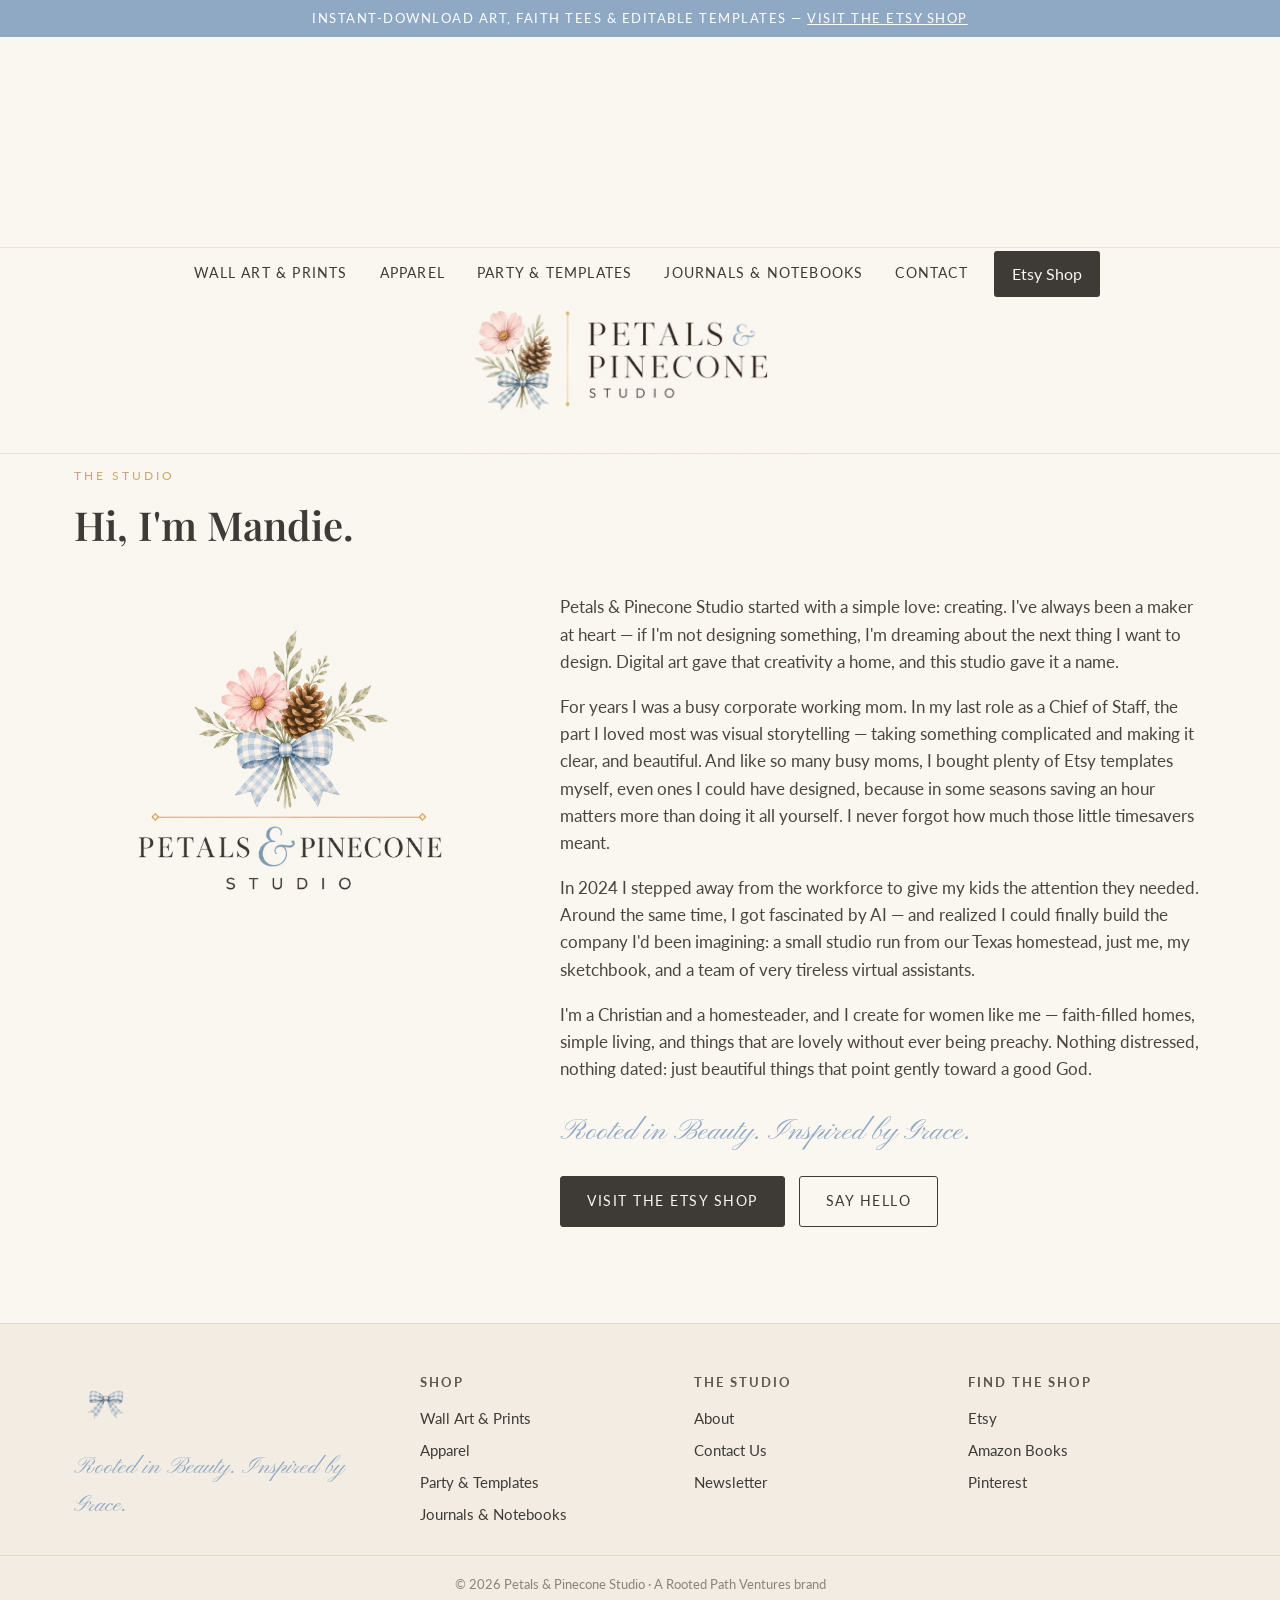
==== commit 529a583a: "Add full Etsy catalog, fall tees, notebook photos; remove Coming Soon" ====
--- a/about.html
+++ b/about.html
@@ -28,12 +28,12 @@
           <a href="wall-art.html#gathered">Gathered in Grace</a>
           <a href="wall-art.html#kitchen">Kitchen &amp; Coffee Bar</a>
           <a href="wall-art.html#garden">Garden</a>
-          <a class="soon" href="coming-soon.html#prints">Seasonal &amp; Coquette</a>
         </div>
       </div>
       <div class="nav-item"><a href="apparel.html">Apparel</a>
         <div class="dropdown">
           <a href="apparel.html">All Apparel</a>
+          <a href="apparel.html#fall">Fall Tees</a>
           <a href="apparel.html#teacher">Teacher Tees</a>
           <a href="apparel.html#lemonade">Lemonade Capsule</a>
           <a href="apparel.html#faith">Faith Tees</a>
@@ -53,10 +53,8 @@
           <a href="journals.html#lemonade">Lemonade Notebooks</a>
           <a href="journals.html#her">For Her</a>
           <a href="journals.html#kids">For Kids</a>
-          <a class="soon" href="coming-soon.html#journals">Prayer Journal</a>
         </div>
       </div>
-      <div class="nav-item"><a href="coming-soon.html">Coming Soon</a></div>
       <div class="nav-item"><a href="contact.html">Contact</a>
         <div class="dropdown">
           <a href="contact.html">Contact Us</a>
@@ -106,7 +104,6 @@
         <li><a href="apparel.html">Apparel</a></li>
         <li><a href="templates.html">Party &amp; Templates</a></li>
         <li><a href="journals.html">Journals &amp; Notebooks</a></li>
-        <li><a href="coming-soon.html">Coming Soon</a></li>
       </ul>
     </div>
     <div>
--- a/assets/css/style.css
+++ b/assets/css/style.css
@@ -256,6 +256,9 @@
 .card:hover { transform: translateY(-4px); box-shadow: 0 14px 30px rgba(62,58,54,.12); }
 .card .card-img { aspect-ratio: 1/1; overflow: hidden; background: var(--warm-cream); position: relative; }
 .card .card-img img { width: 100%; height: 100%; object-fit: cover; }
+/* Books/notebooks are 8.5x11 portrait — show the whole cover, never crop the border art */
+.card.book .card-img { aspect-ratio: 4/5; display: flex; align-items: center; justify-content: center; padding: 14px; }
+.card.book .card-img img { width: auto; height: 100%; max-width: 100%; object-fit: contain; box-shadow: 0 3px 10px rgba(62,58,54,.14); }
 .card .badge {
   position: absolute;
   top: 12px; left: 12px;
